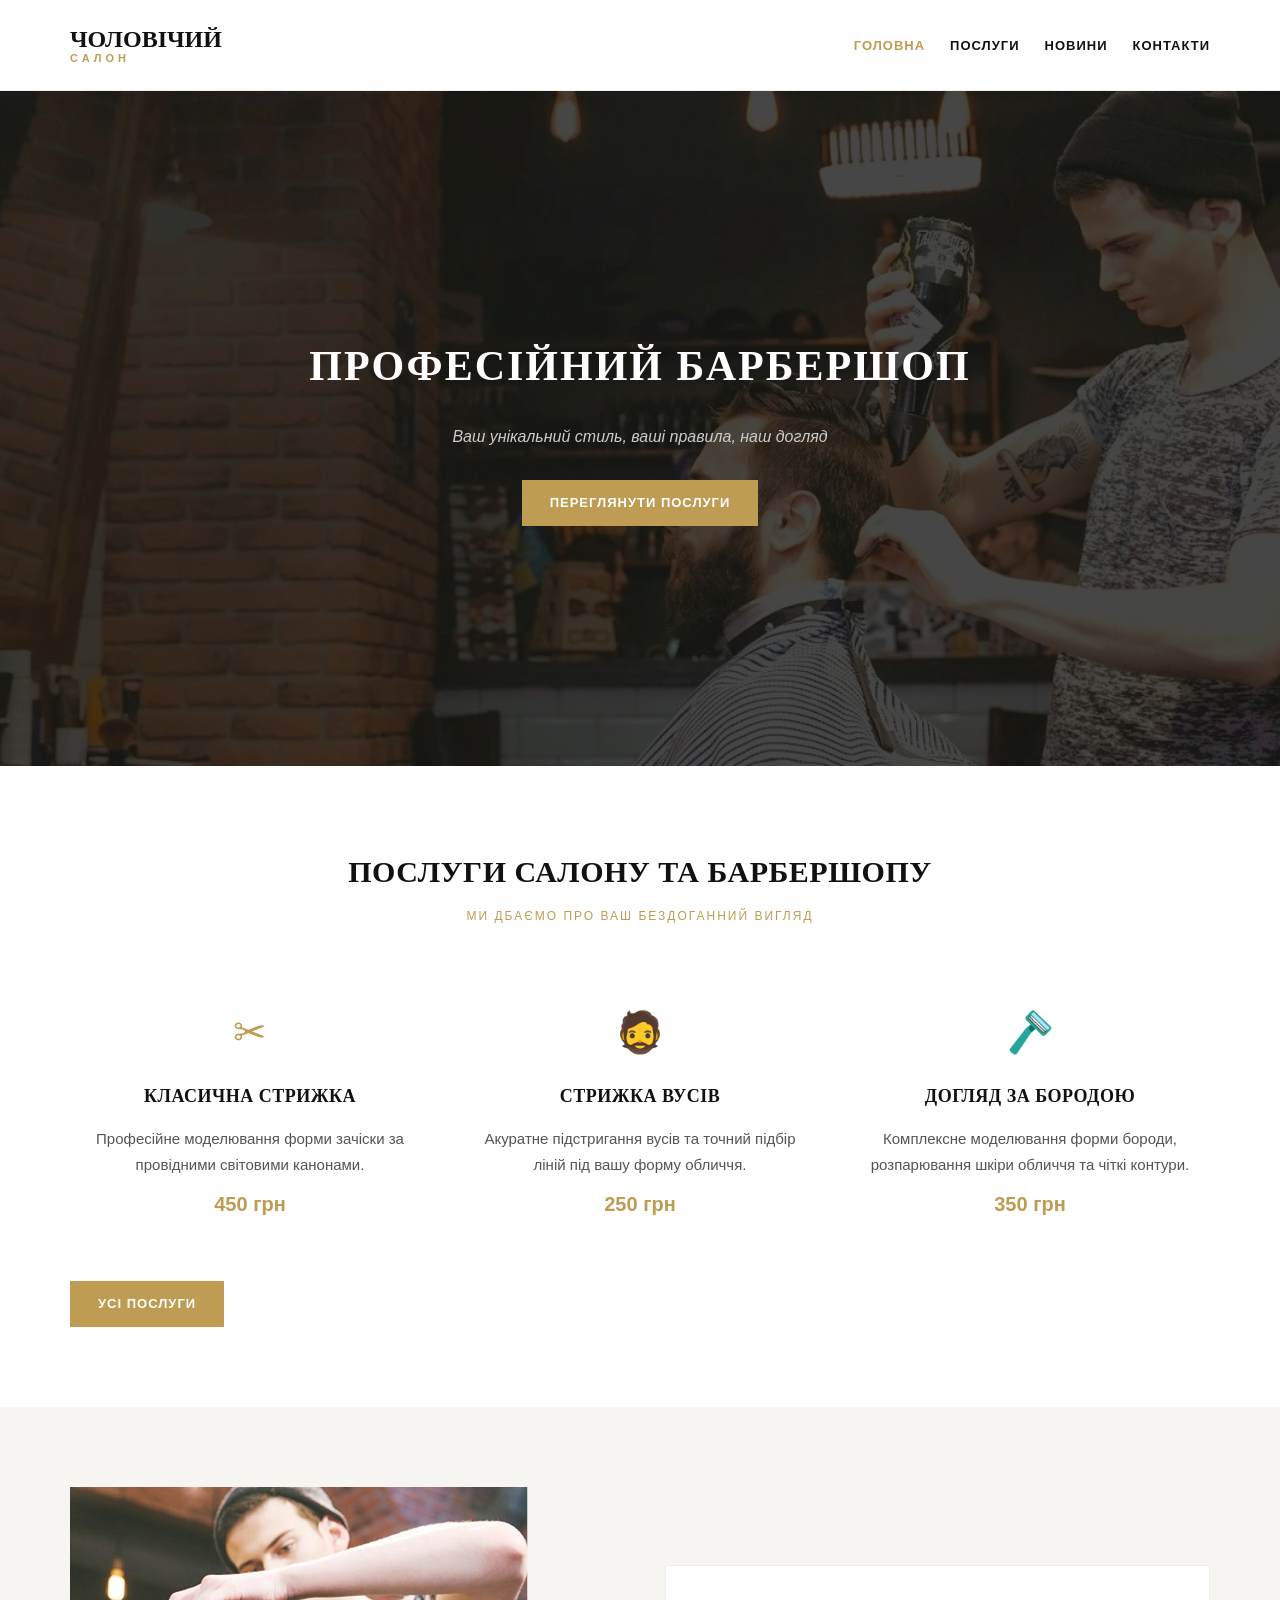
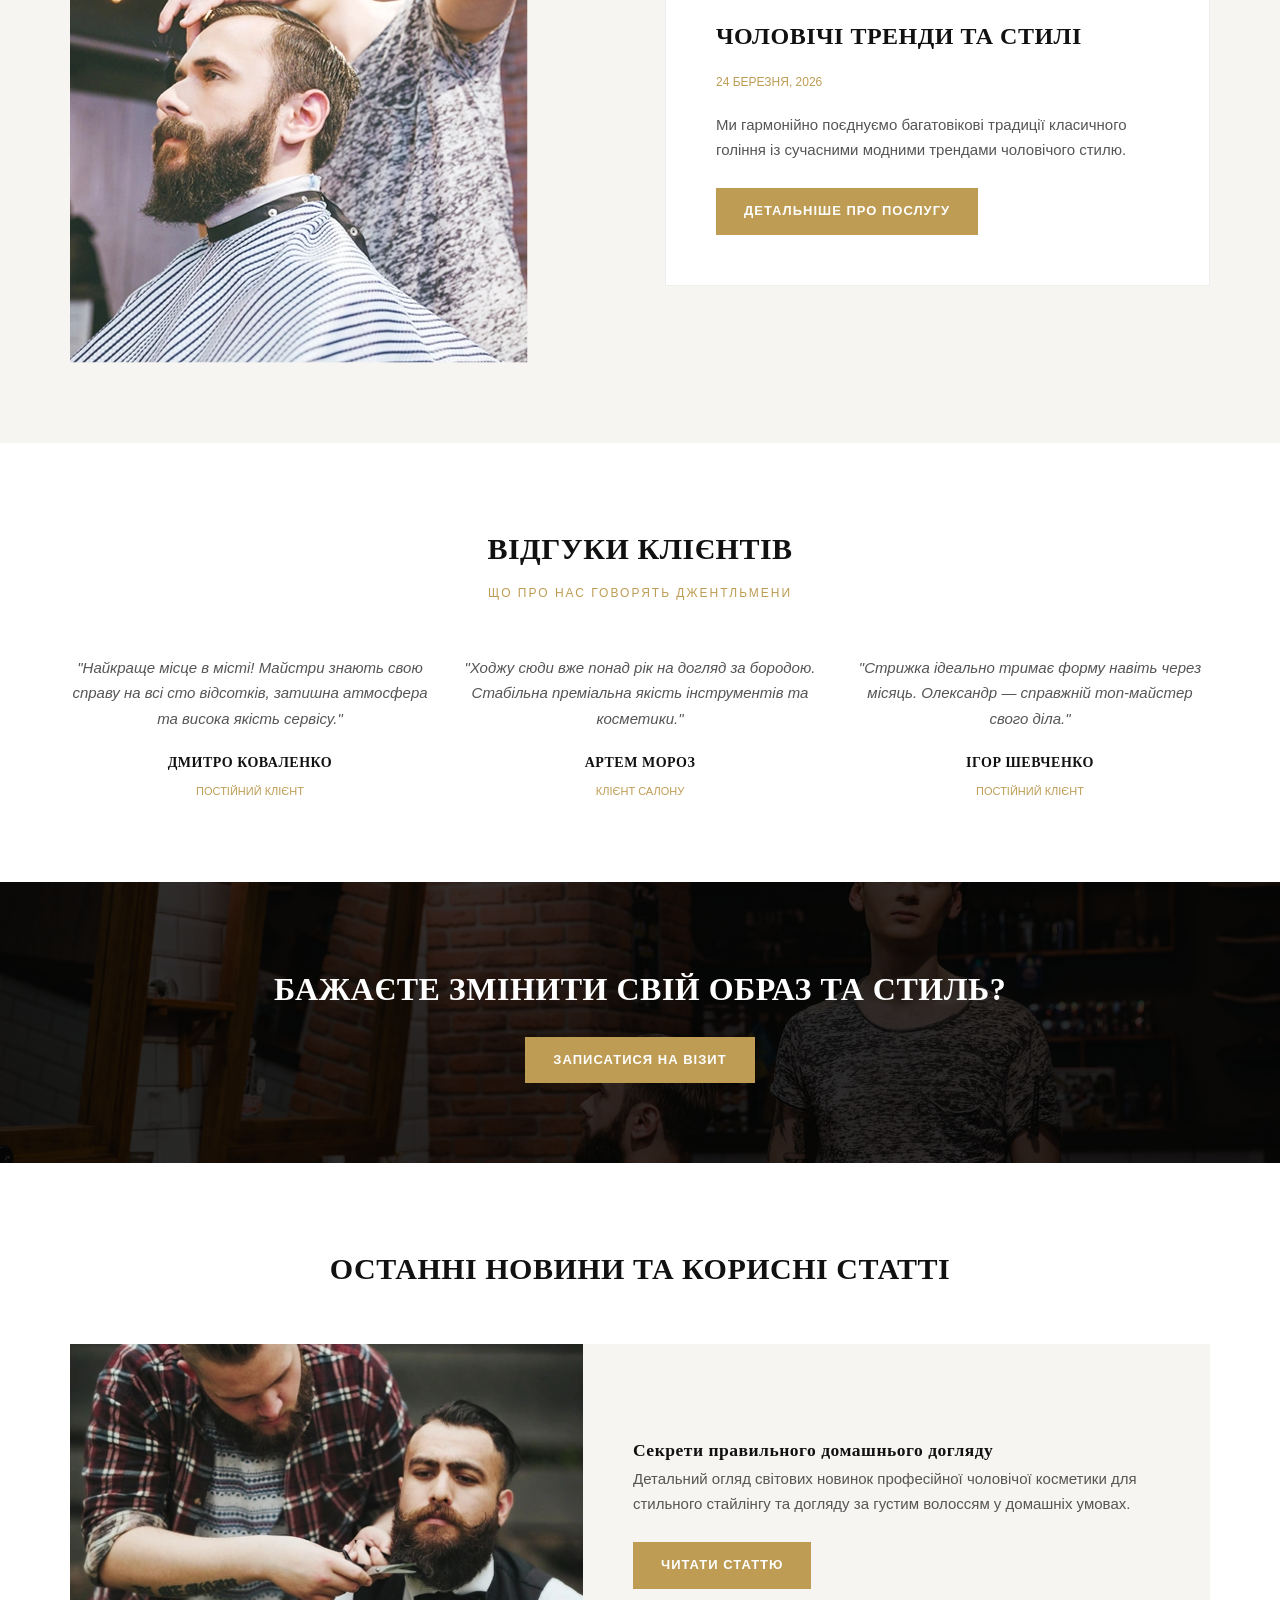
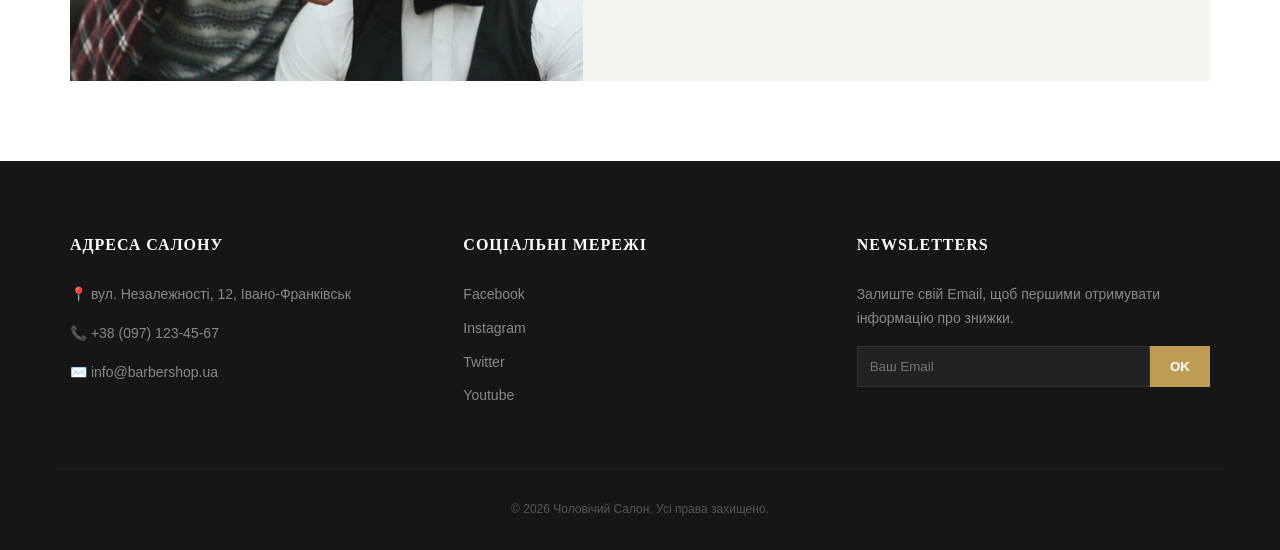
==== index.html @ 7781eca3 "Create initial project structure" ====
<!DOCTYPE html>
<html lang="uk">
<head>
    <meta charset="UTF-8">
    <meta http-equiv="X-UA-Compatible" content="IE=edge">
    <meta name="viewport" content="width=device-width, initial-scale=1.0">
    <title>Сучасний Барбершоп та Чоловічий Салон — Головна</title>
    <meta name="description" content="Преміальні послуги стильних чоловічих стрижок та професійного догляду за бородою.">
    <link rel="icon" type="image/png" href="assets/images/icons/favicon.png">
    <link rel="stylesheet" href="assets/css/style.css">
    <script src="assets/js/main.js" defer></script>
</head>
<body>

    <header class="site-header">
        <div class="container header-flex">
            <div class="logo">
                Чоловічий<span>Салон</span>
            </div>
            <nav class="main-nav">
                <ul>
                    <li><a href="index.html" class="active">Головна</a></li>
                    <li><a href="about.html">Послуги</a></li>
                    <li><a href="blog.html">Новини</a></li>
                    <li><a href="contact.html">Контакти</a></li>
                </ul>
            </nav>
        </div>
    </header>

    <main>
        <section class="hero-home">
            <div class="container">
                <h1>Професійний барбершоп</h1>
                <p>Ваш унікальний стиль, ваші правила, наш догляд</p>
                <a href="about.html" class="btn-gold">Переглянути послуги</a>
            </div>
        </section>

        <section class="section-padding">
            <div class="container">
                <div class="section-title">
                    <h2>Послуги салону та барбершопу</h2>
                    <span>Ми дбаємо про ваш бездоганний вигляд</span>
                </div>
                
                <div class="services-flex">
                    <div class="service-item-home">
                        <div class="service-icon">✂</div>
                        <h3>Класична стрижка</h3>
                        <p>Професійне моделювання форми зачіски за провідними світовими канонами.</p>
                        <div class="price-tag">450 грн</div>
                    </div>
                    <div class="service-item-home">
                        <div class="service-icon">🧔</div>
                        <h3>Стрижка вусів</h3>
                        <p>Акуратне підстригання вусів та точний підбір ліній під вашу форму обличчя.</p>
                        <div class="price-tag">250 грн</div>
                    </div>
                    <div class="service-item-home">
                        <div class="service-icon">🪒</div>
                        <h3>Догляд за бородою</h3>
                        <p>Комплексне моделювання форми бороди, розпарювання шкіри обличчя та чіткі контури.</p>
                        <div class="price-tag">350 грн</div>
                    </div>
                </div>

                <div class="center-btn">
                    <a href="about.html" class="btn-gold">Усі послуги</a>
                </div>
            </div>
        </section>

        <section class="section-padding bg-light-grey">
            <div class="container split-grid">
                <div class="split-img">
                    <img src="assets/images/about-img.webp" alt="Процес роботи майстра">
                </div>
                <div class="split-card-white">
                    <h3>Чоловічі тренди та стилі</h3>
                    <p class="meta-date">24 Березня, 2026</p>
                    <p>Ми гармонійно поєднуємо багатовікові традиції класичного гоління із сучасними модними трендами чоловічого стилю.</p>
                    <br>
                    <a href="about.html" class="btn-gold">Детальніше про послугу</a>
                </div>
            </div>
        </section>

        <section class="section-padding">
            <div class="container">
                <div class="section-title">
                    <h2>Відгуки клієнтів</h2>
                    <span>Що про нас говорять джентльмени</span>
                </div>

                <div class="testimonials-grid">
                    <div class="testimonial-item">
                        <p>"Найкраще місце в місті! Майстри знають свою справу на всі сто відсотків, затишна атмосфера та висока якість сервісу."</p>
                        <h4>Дмитро Коваленко</h4>
                        <span>Постійний клієнт</span>
                    </div>
                    <div class="testimonial-item">
                        <p>"Ходжу сюди вже понад рік на догляд за бородою. Стабільна преміальна якість інструментів та косметики."</p>
                        <h4>Артем Мороз</h4>
                        <span>Клієнт салону</span>
                    </div>
                    <div class="testimonial-item">
                        <p>"Стрижка ідеально тримає форму навіть через місяць. Олександр — справжній топ-майстер свого діла."</p>
                        <h4>Ігор Шевченко</h4>
                        <span>Постійний клієнт</span>
                    </div>
                </div>
            </div>
        </section>

        <section class="cta-dark-banner">
            <div class="container">
                <h3>Бажаєте змінити свій образ та стиль?</h3>
                <a href="contact.html" class="btn-gold">Записатися на візит</a>
            </div>
        </section>

        <section class="section-padding">
            <div class="container">
                <div class="section-title">
                    <h2>Останні новини та корисні статті</h2>
                </div>

                <div class="news-horizontal-card">
                    <div class="news-img">
                        <img src="assets/images/service-single.webp" alt="Чоловіча косметика">
                    </div>
                    <div class="news-card-content">
                        <h3>Секрети правильного домашнього догляду</h3>
                        <p>Детальний огляд світових новинок професійної чоловічої косметики для стильного стайлінгу та догляду за густим волоссям у домашніх умовах.</p>
                        <br>
                        <a href="blog.html" class="btn-gold">Читати статтю</a>
                    </div>
                </div>
            </div>
        </section>
    </main>

    <footer class="site-footer">
        <div class="container footer-grid">
            <div class="footer-column">
                <h3>Адреса салону</h3>
                <p>📍 вул. Незалежності, 12, Івано-Франківськ</p>
                <p>📞 +38 (097) 123-45-67</p>
                <p>✉️ info@barbershop.ua</p>
            </div>
            <div class="footer-column">
                <h3>Соціальні мережі</h3>
                <ul class="footer-social-links">
                    <li><a href="#">Facebook</a></li>
                    <li><a href="#">Instagram</a></li>
                    <li><a href="#">Twitter</a></li>
                    <li><a href="#">Youtube</a></li>
                </ul>
            </div>
            <div class="footer-column">
                <h3>Newsletters</h3>
                <p>Залиште свій Email, щоб першими отримувати інформацію про знижки.</p>
                <form class="newsletter-form" action="#">
                    <input type="email" placeholder="Ваш Email" required>
                    <button type="submit">OK</button>
                </form>
            </div>
        </div>
        <div class="footer-copyright">
            <p>&copy; 2026 Чоловічий Салон. Усі права захищено.</p>
        </div>
    </footer>

    <button id="btnUp">↑</button>

</body>
</html>
---- assets/css/style.css ----
* {
    margin: 0;
    padding: 0;
    box-sizing: border-box;
}

body {
    font-family: 'Montserrat', sans-serif;
    background-color: #ffffff;
    color: #555555;
    line-height: 1.7;
    font-size: 15px;
}

.container {
    width: 100%;
    max-width: 1170px;
    margin: 0 auto;
    padding: 0 15px;
}

.page-padding {
    padding: 70px 0;
}

.section-padding {
    padding: 80px 0;
}

a {
    color: inherit;
    text-decoration: none;
    transition: all 0.3s ease;
}

img {
    max-width: 100%;
    height: auto;
    display: block;
}

h1, h2, h3, h4, h5 {
    font-family: 'Playfair Display', serif;
    color: #111111;
    font-weight: 700;
    letter-spacing: 0.5px;
}

.btn-gold {
    display: inline-block;
    background-color: #be9c54;
    color: #ffffff;
    padding: 12px 28px;
    font-size: 13px;
    font-weight: 600;
    text-transform: uppercase;
    letter-spacing: 1px;
    border: none;
    cursor: pointer;
    transition: background 0.3s ease;
}

.btn-gold:hover {
    background-color: #111111;
}

.site-header {
    background-color: #ffffff;
    border-bottom: 1px solid #eeeeee;
    position: sticky;
    top: 0;
    z-index: 1000;
}

.header-flex {
    display: flex;
    justify-content: space-between;
    align-items: center;
    height: 90px;
}

.logo {
    font-family: 'Playfair Display', serif;
    font-size: 24px;
    font-weight: 700;
    line-height: 1;
    text-transform: uppercase;
    color: #111111;
}

.logo span {
    display: block;
    font-size: 11px;
    font-family: 'Montserrat', sans-serif;
    letter-spacing: 4px;
    color: #be9c54;
    margin-top: 2px;
}

.main-nav ul {
    display: flex;
    list-style: none;
}

.main-nav ul li {
    margin-left: 25px;
}

.main-nav ul li a {
    font-size: 13px;
    font-weight: 600;
    text-transform: uppercase;
    letter-spacing: 1px;
    color: #111111;
}

.main-nav ul li a:hover, 
.main-nav ul li a.active {
    color: #be9c54;
}

.page-banner {
    background: linear-gradient(rgba(0,0,0,0.75), rgba(0,0,0,0.75)), url('../images/left-image.webp') no-repeat center center/cover;
    padding: 80px 0;
    text-align: center;
    color: #ffffff;
}

.page-banner h1 {
    color: #ffffff;
    font-size: 38px;
    text-transform: uppercase;
    letter-spacing: 2px;
    margin-bottom: 10px;
}

.breadcrumbs {
    font-size: 12px;
    text-transform: uppercase;
    letter-spacing: 1px;
    color: #be9c54;
}

.breadcrumbs a {
    color: #ffffff;
}

.hero-home {
    background: linear-gradient(rgba(0,0,0,0.7), rgba(0,0,0,0.7)), url('../images/left-image.webp') no-repeat center center/cover;
    height: 75vh;
    display: flex;
    align-items: center;
    text-align: center;
    color: #ffffff;
}

.hero-home h1 {
    color: #ffffff;
    font-size: 42px;
    text-transform: uppercase;
    letter-spacing: 2px;
    max-width: 900px;
    margin: 0 auto 20px auto;
}

.hero-home p {
    font-size: 16px;
    font-style: italic;
    color: #cccccc;
    margin-bottom: 30px;
}

.section-title {
    text-align: center;
    margin-bottom: 50px;
}

.section-title h2 {
    font-size: 30px;
    text-transform: uppercase;
    margin-bottom: 5px;
}

.section-title span {
    font-size: 12px;
    text-transform: uppercase;
    letter-spacing: 2px;
    color: #be9c54;
}

.services-flex {
    display: flex;
    justify-content: space-between;
    gap: 30px;
    margin-bottom: 40px;
}

.service-item-home {
    flex: 1;
    text-align: center;
    padding: 20px;
}

.service-icon {
    font-size: 40px;
    color: #be9c54;
    margin-bottom: 15px;
}

.service-item-home h3 {
    font-size: 18px;
    text-transform: uppercase;
    margin-bottom: 15px;
}

.service-item-home .price-tag {
    font-size: 20px;
    color: #be9c54;
    font-weight: 600;
    margin-top: 10px;
}

.bg-light-grey {
    background-color: #f7f5f2;
}

.split-grid {
    display: grid;
    grid-template-columns: 1fr 1fr;
    gap: 50px;
    align-items: center;
}

.split-card-white {
    background-color: #ffffff;
    padding: 50px;
    border: 1px solid #eeeeee;
}

.split-card-white h3 {
    font-size: 24px;
    text-transform: uppercase;
    margin-bottom: 15px;
}

.split-card-white .meta-date {
    font-size: 12px;
    color: #be9c54;
    margin-bottom: 20px;
    text-transform: uppercase;
}

.testimonials-grid {
    display: grid;
    grid-template-columns: repeat(3, 1fr);
    gap: 30px;
}

.testimonial-item {
    text-align: center;
}

.testimonial-item p {
    font-style: italic;
    margin-bottom: 20px;
}

.testimonial-item h4 {
    font-size: 14px;
    text-transform: uppercase;
    margin-bottom: 2px;
}

.testimonial-item span {
    font-size: 11px;
    text-transform: uppercase;
    color: #be9c54;
}

.cta-dark-banner {
    background: linear-gradient(rgba(0,0,0,0.8), rgba(0,0,0,0.8)), url('../images/overlay.webp') no-repeat center center/cover;
    padding: 80px 0;
    text-align: center;
    color: #ffffff;
}

.cta-dark-banner h3 {
    color: #ffffff;
    font-size: 32px;
    text-transform: uppercase;
    margin-bottom: 20px;
}

.news-horizontal-card {
    display: grid;
    grid-template-columns: 45% 55%;
    background-color: #f7f5f2;
    align-items: center;
}

.news-card-content {
    padding: 50px;
}

.layout-sidebar-grid {
    display: grid;
    grid-template-columns: 2.3fr 1fr;
    gap: 50px;
}

.sidebar-widget {
    margin-bottom: 40px;
}

.search-box {
    display: flex;
}

.search-box input {
    flex: 1;
    padding: 12px;
    border: 1px solid #eeeeee;
    outline: none;
}

.search-box button {
    background-color: #be9c54;
    color: #ffffff;
    border: none;
    padding: 0 20px;
    cursor: pointer;
}

.sidebar-menu {
    list-style: none;
    border: 1px solid #eeeeee;
}

.sidebar-menu li a {
    display: block;
    padding: 15px 20px;
    border-bottom: 1px solid #eeeeee;
    font-size: 13px;
    font-weight: 600;
    text-transform: uppercase;
    color: #111111;
    background-color: #fcfcfc;
}

.sidebar-menu li a.active,
.sidebar-menu li a:hover {
    background-color: #be9c54;
    color: #ffffff;
}

.appointment-widget {
    background-color: #f1e7d2;
    padding: 40px 30px;
    text-align: center;
    border: 1px solid #e3d2b2;
}

.appointment-widget h3 {
    font-size: 18px;
    text-transform: uppercase;
    margin-bottom: 15px;
}

.appointment-widget p {
    font-size: 13px;
    margin-bottom: 25px;
    color: #666666;
}

.btn-dark {
    display: inline-block;
    background-color: #111111;
    color: #ffffff;
    padding: 12px 25px;
    font-size: 12px;
    font-weight: 600;
    text-transform: uppercase;
    border: none;
    cursor: pointer;
    transition: background 0.3s;
}

.main-content-area h2 {
    font-size: 32px;
    text-transform: uppercase;
    margin-bottom: 15px;
}

.content-img-wrap {
    margin: 30px 0;
}

.text-highlight-gold {
    color: #be9c54;
    font-weight: 500;
}

.solid-gold-cta {
    background-color: #be9c54;
    padding: 50px 0;
    color: #ffffff;
}

.gold-cta-flex {
    display: flex;
    justify-content: space-between;
    align-items: center;
}

.gold-cta-flex h3 {
    color: #ffffff;
    font-size: 26px;
    text-transform: uppercase;
}

.btn-white-cta {
    background-color: #ffffff;
    color: #111111;
    padding: 14px 30px;
    font-size: 13px;
    font-weight: 600;
    text-transform: uppercase;
}

.related-posts-section {
    margin-top: 50px;
    padding-top: 30px;
    border-top: 1px solid #eeeeee;
}

.related-grid {
    display: grid;
    grid-template-columns: 1fr 1fr;
    gap: 30px;
    margin-top: 20px;
}

.related-item h4 {
    font-size: 14px;
    text-transform: uppercase;
    margin-top: 15px;
}

.author-box {
    display: flex;
    gap: 25px;
    background-color: #f7f5f2;
    padding: 30px;
    margin: 50px 0;
    align-items: center;
}

.author-img img {
    border-radius: 50%;
    width: 90px;
    height: 90px;
    object-fit: cover;
}

.comments-area {
    margin-top: 50px;
}

.comments-title {
    font-size: 22px;
    text-transform: uppercase;
    border-bottom: 2px solid #111111;
    padding-bottom: 10px;
    margin-bottom: 30px;
}

.comment-list {
    list-style: none;
}

.comment-item {
    display: flex;
    gap: 20px;
    margin-bottom: 30px;
}

.comment-nested {
    margin-left: 60px;
}

.comment-avatar img {
    border-radius: 50%;
    width: 60px;
    height: 60px;
}

.comment-body h5 {
    font-size: 14px;
    text-transform: uppercase;
}

.comment-meta {
    font-size: 11px;
    color: #999999;
    margin-bottom: 10px;
}

.reply-link {
    font-size: 11px;
    text-transform: uppercase;
    color: #be9c54;
    font-weight: 600;
}

.reply-form-wrapper {
    margin-top: 50px;
    background-color: #f7f5f2;
    padding: 40px;
}

.form-group {
    margin-bottom: 20px;
}

.form-group label {
    display: block;
    font-size: 12px;
    text-transform: uppercase;
    margin-bottom: 5px;
    font-weight: 600;
}

.form-control {
    width: 100%;
    padding: 12px;
    border: 1px solid #dddddd;
    background-color: #ffffff;
    outline: none;
}

.recent-posts-list {
    list-style: none;
}

.recent-post-sidebar-item {
    display: flex;
    gap: 15px;
    margin-bottom: 20px;
    align-items: center;
}

.recent-post-sidebar-item img {
    width: 70px;
    height: 70px;
    object-fit: cover;
}

.contacts-centered-container {
    max-width: 650px;
    margin: 0 auto;
    text-align: center;
}

.contacts-info-card {
    background-color: #f7f5f2;
    padding: 50px 40px;
    border: 1px solid #eeeeee;
    border-radius: 4px;
    box-shadow: 0 4px 10px rgba(0,0,0,0.02);
}

.contacts-info-card h2 {
    font-size: 28px;
    text-transform: uppercase;
    margin-bottom: 30px;
}

.contacts-info-card p {
    font-size: 16px;
    margin-bottom: 20px;
    border-bottom: 1px dashed #dddddd;
    padding-bottom: 15px;
}

.contacts-info-card p:last-child {
    border-bottom: none;
    margin-bottom: 0;
}

.site-footer {
    background-color: #161616;
    color: #888888;
    padding: 70px 0 30px 0;
    font-size: 14px;
}

.footer-grid {
    display: grid;
    grid-template-columns: repeat(3, 1fr);
    gap: 40px;
    padding-bottom: 50px;
    border-bottom: 1px solid #222222;
}

.footer-column h3 {
    color: #ffffff;
    font-size: 16px;
    text-transform: uppercase;
    letter-spacing: 1px;
    margin-bottom: 25px;
}

.footer-column p {
    margin-bottom: 15px;
}

.footer-social-links {
    list-style: none;
}

.footer-social-links li {
    margin-bottom: 10px;
}

.newsletter-form {
    display: flex;
    margin-top: 15px;
}

.newsletter-form input {
    flex: 1;
    padding: 12px;
    background-color: #222222;
    border: 1px solid #333333;
    color: #ffffff;
    outline: none;
}

.newsletter-form button {
    background-color: #be9c54;
    color: #ffffff;
    border: none;
    padding: 0 20px;
    font-weight: 600;
    text-transform: uppercase;
    cursor: pointer;
}

.footer-copyright {
    text-align: center;
    padding-top: 30px;
    font-size: 12px;
    color: #555555;
}

#btnUp {
    display: none;
    position: fixed;
    bottom: 30px;
    right: 30px;
    z-index: 99;
    background-color: #be9c54;
    color: #ffffff;
    border: none;
    width: 45px;
    height: 45px;
    cursor: pointer;
    font-size: 18px;
    font-weight: bold;
}

.error-page-centered {
    display: flex;
    justify-content: center;
    align-items: center;
    height: 70vh;
    text-align: center;
}

.error-page-centered h2 { 
    font-size: 4rem; 
    margin-bottom: 10px;
}
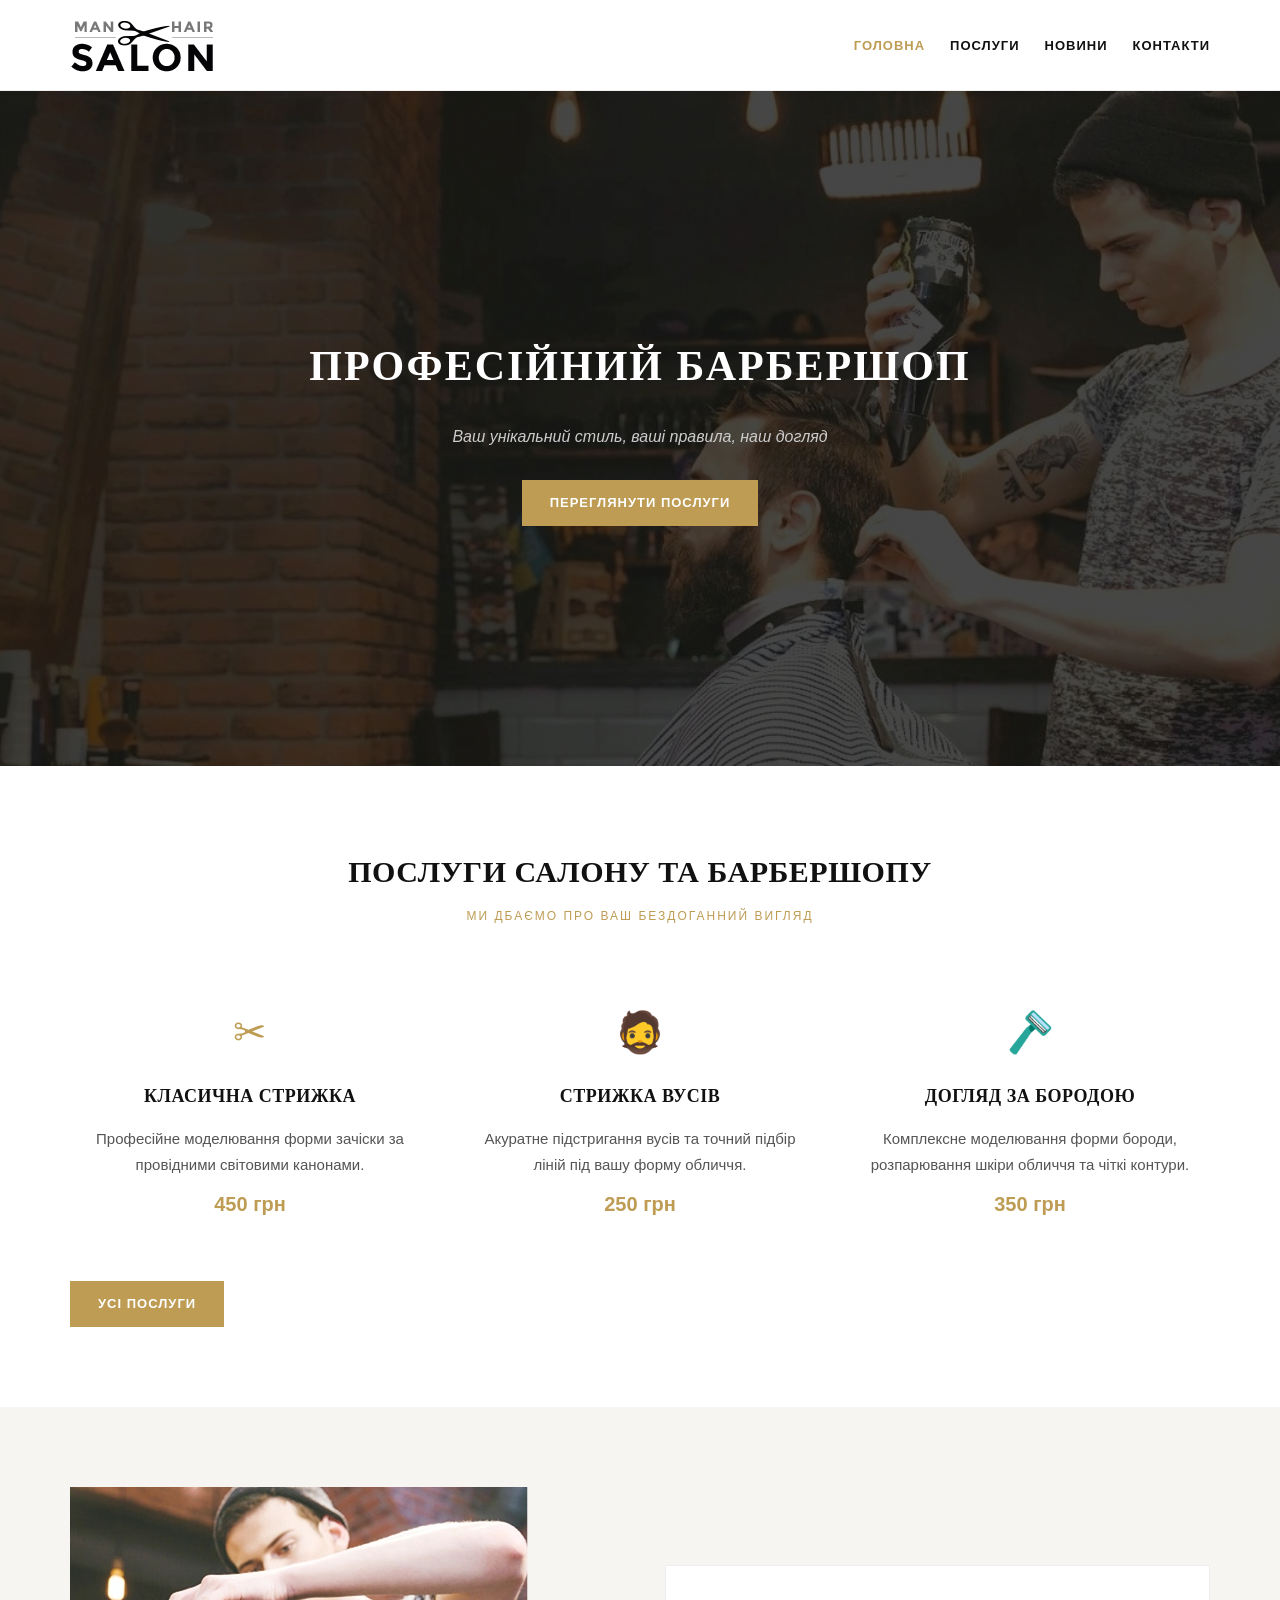
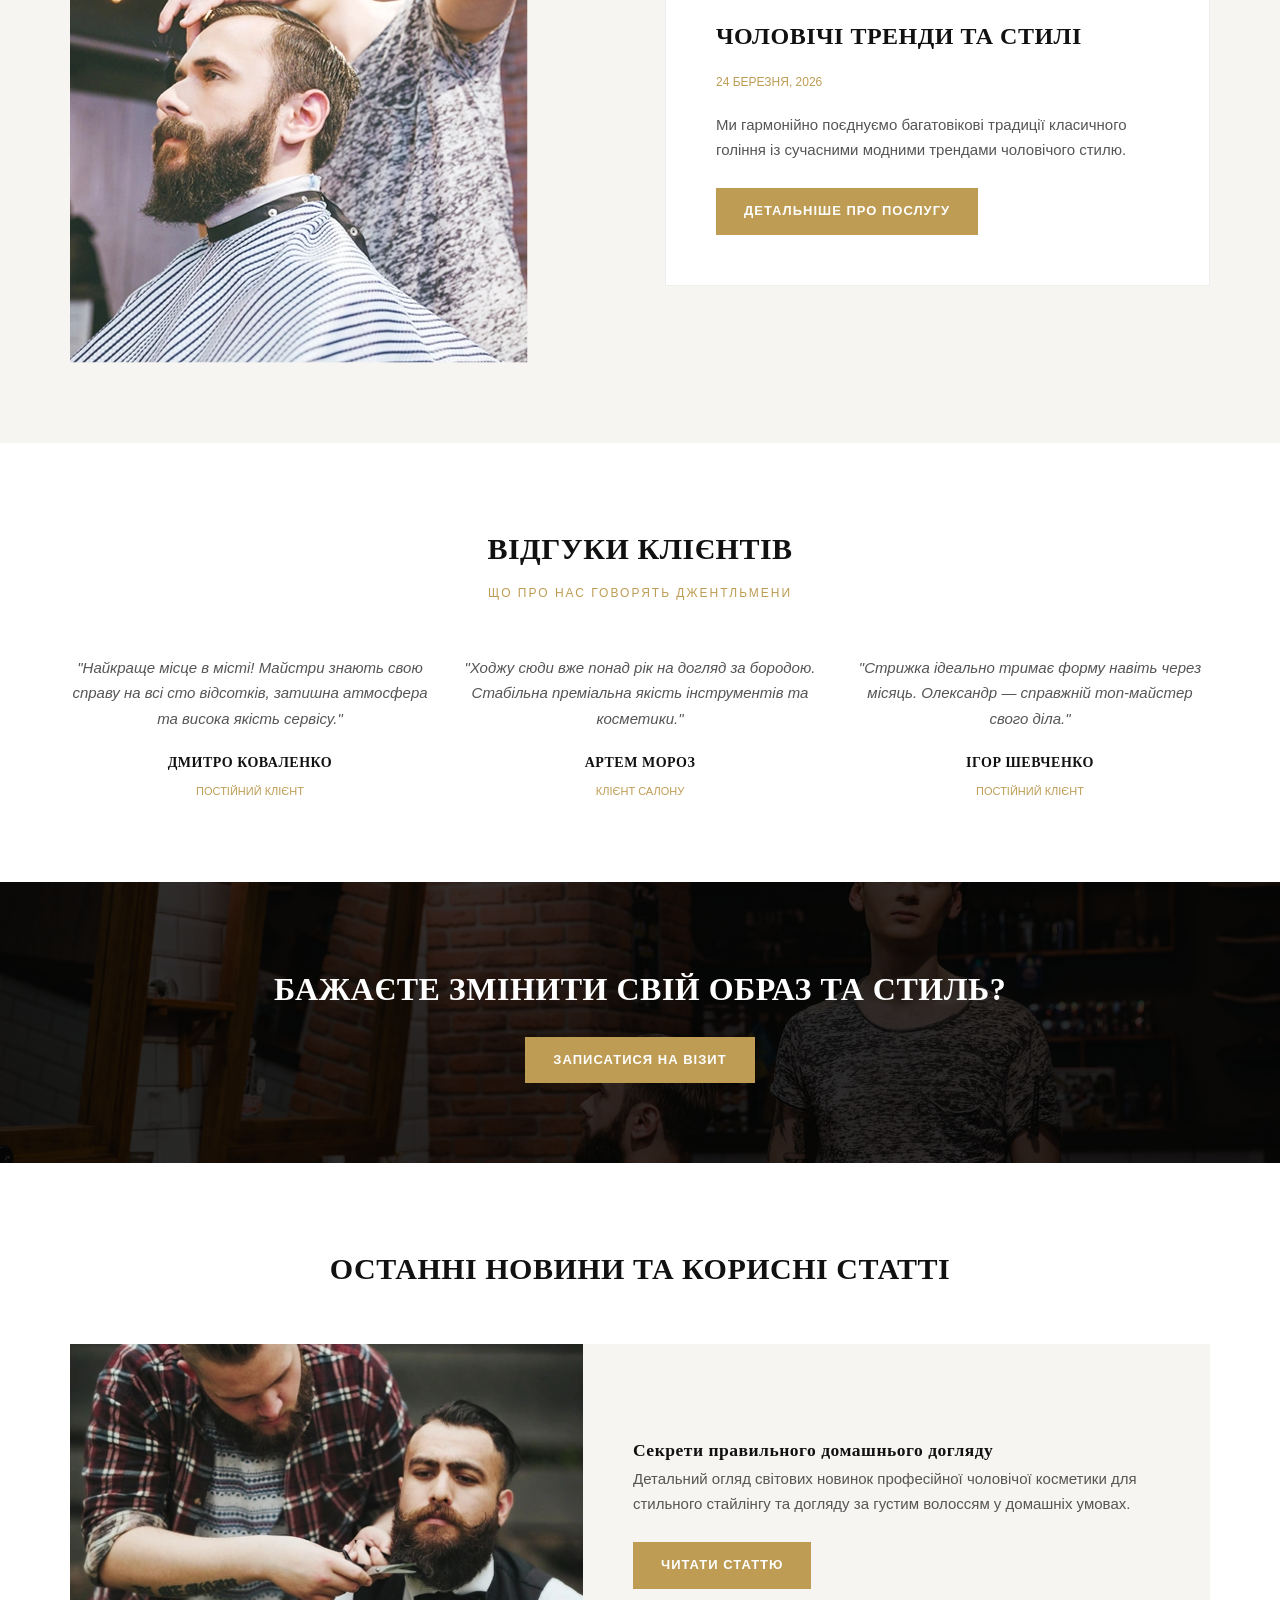
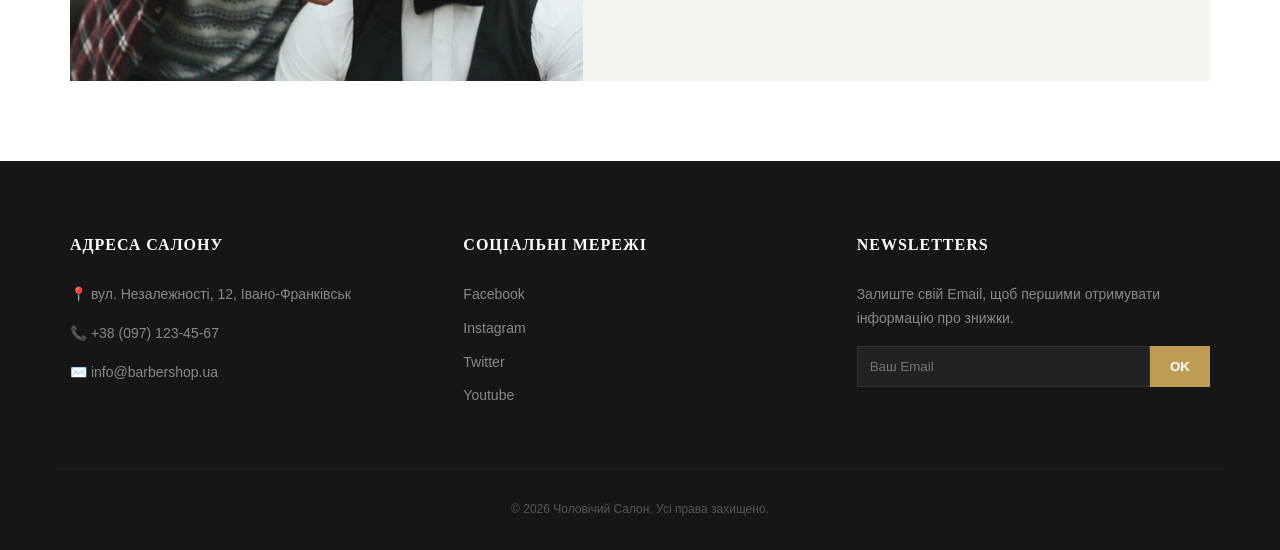
==== commit c22e8c85: "Add logo" ====
--- a/index.html
+++ b/index.html
@@ -13,20 +13,20 @@
 <body>
 
     <header class="site-header">
-        <div class="container header-flex">
-            <div class="logo">
-                Чоловічий<span>Салон</span>
-            </div>
-            <nav class="main-nav">
-                <ul>
-                    <li><a href="index.html" class="active">Головна</a></li>
-                    <li><a href="about.html">Послуги</a></li>
-                    <li><a href="blog.html">Новини</a></li>
-                    <li><a href="contact.html">Контакти</a></li>
-                </ul>
-            </nav>
-        </div>
-    </header>
+    <div class="container header-flex">
+        <a href="index.html" class="logo">
+            <img src="assets/images/icons/favicon.png">
+        </a>
+        <nav class="main-nav">
+            <ul>
+                <li><a href="index.html" class="active">Головна</a></li>
+                <li><a href="about.html">Послуги</a></li>
+                <li><a href="blog.html">Новини</a></li>
+                <li><a href="contact.html">Контакти</a></li>
+            </ul>
+        </nav>
+    </div>
+</header>
 
     <main>
         <section class="hero-home">
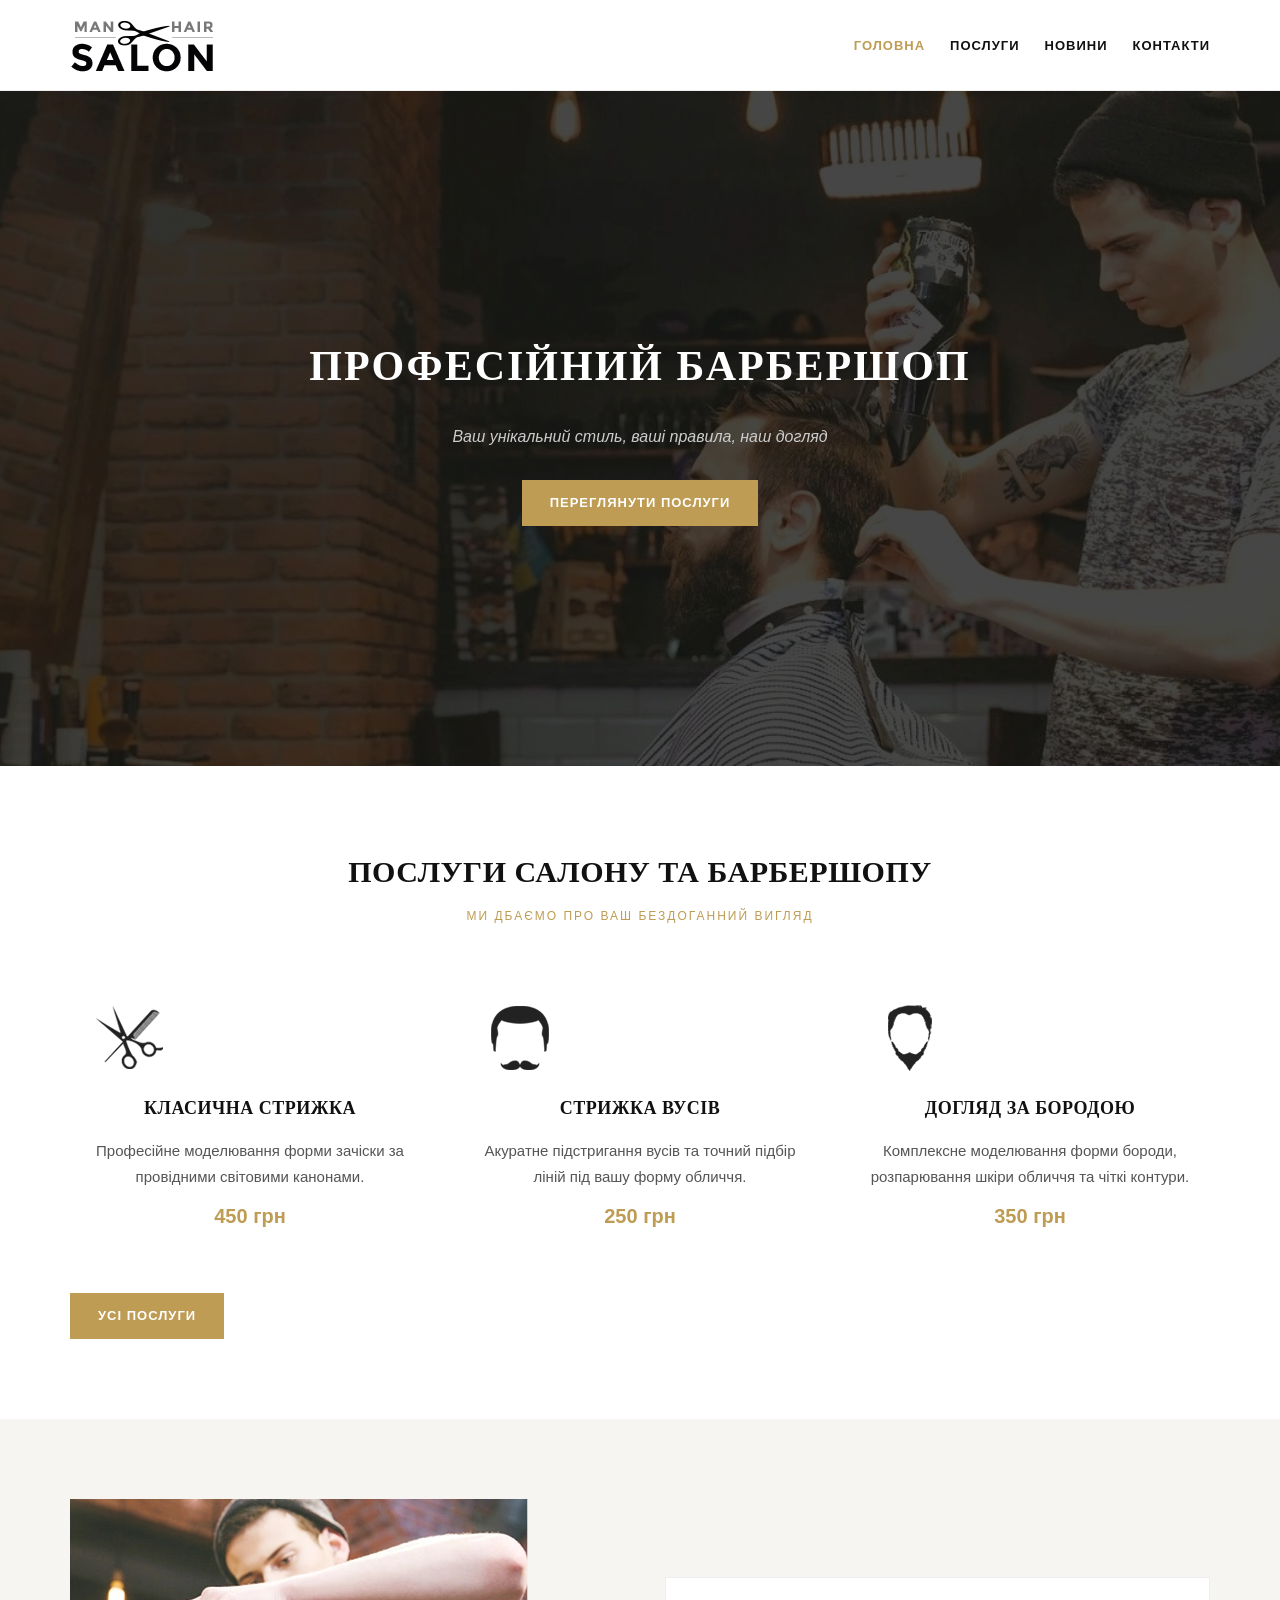
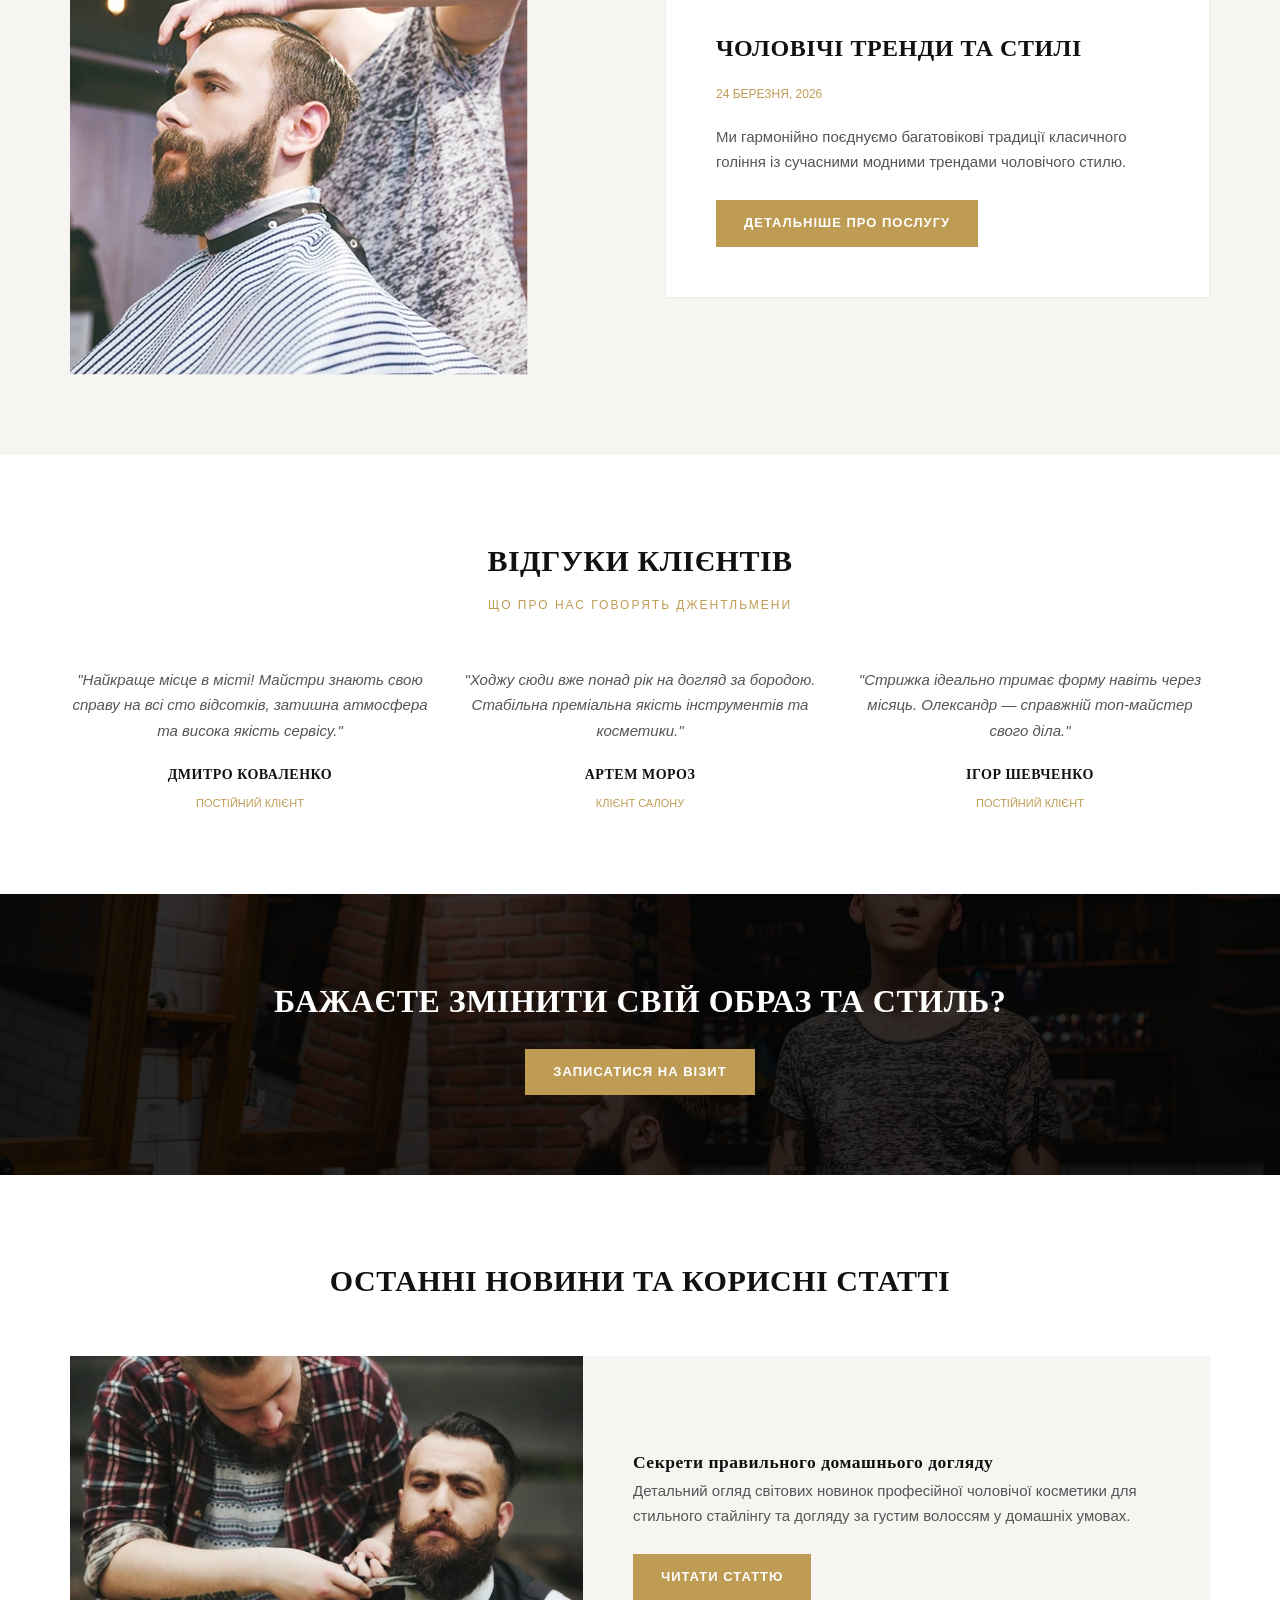
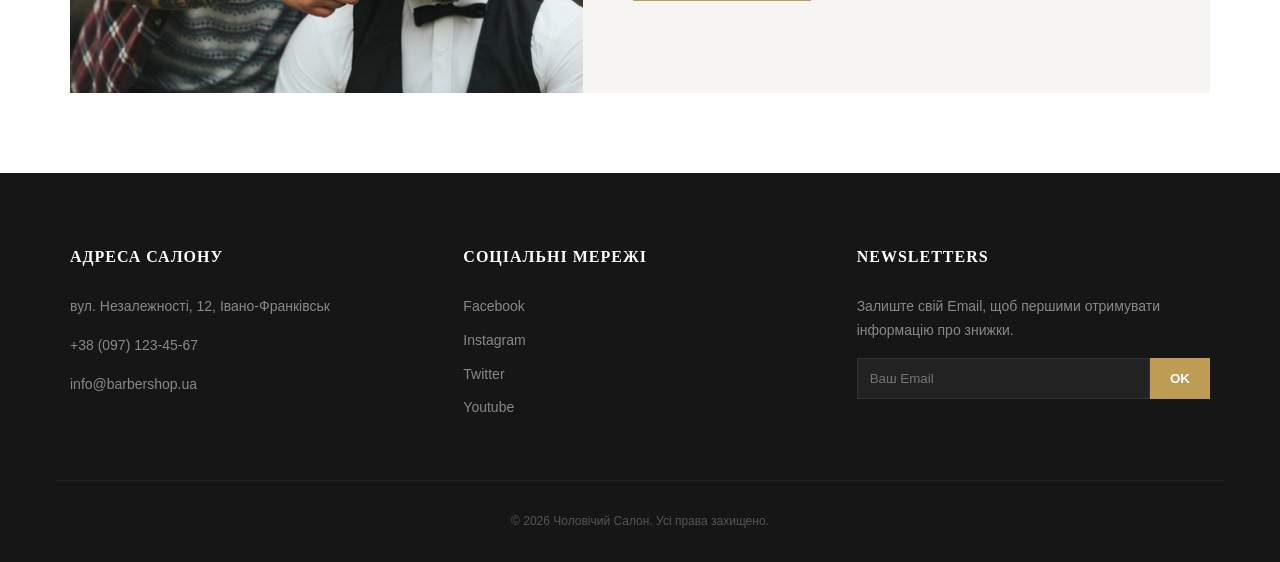
==== commit a12cee51: "remove emoji" ====
--- a/index.html
+++ b/index.html
@@ -46,19 +46,25 @@
                 
                 <div class="services-flex">
                     <div class="service-item-home">
-                        <div class="service-icon">✂</div>
+                        <div class="service-icon">
+                            <img src="assets/images/icons/tools.png" alt="Класична стрижка">
+                        </div>
                         <h3>Класична стрижка</h3>
                         <p>Професійне моделювання форми зачіски за провідними світовими канонами.</p>
                         <div class="price-tag">450 грн</div>
                     </div>
                     <div class="service-item-home">
-                        <div class="service-icon">🧔</div>
+                        <div class="service-icon">
+                            <img src="assets/images/icons/mustache.png" alt="Стрижка вусів">
+                        </div>
                         <h3>Стрижка вусів</h3>
                         <p>Акуратне підстригання вусів та точний підбір ліній під вашу форму обличчя.</p>
                         <div class="price-tag">250 грн</div>
                     </div>
                     <div class="service-item-home">
-                        <div class="service-icon">🪒</div>
+                        <div class="service-icon">
+                            <img src="assets/images/icons/beard.png" alt="Догляд за бородою">
+                        </div>
                         <h3>Догляд за бородою</h3>
                         <p>Комплексне моделювання форми бороди, розпарювання шкіри обличчя та чіткі контури.</p>
                         <div class="price-tag">350 грн</div>
@@ -145,9 +151,9 @@
         <div class="container footer-grid">
             <div class="footer-column">
                 <h3>Адреса салону</h3>
-                <p>📍 вул. Незалежності, 12, Івано-Франківськ</p>
-                <p>📞 +38 (097) 123-45-67</p>
-                <p>✉️ info@barbershop.ua</p>
+                <p>вул. Незалежності, 12, Івано-Франківськ</p>
+                <p>+38 (097) 123-45-67</p>
+                <p>info@barbershop.ua</p>
             </div>
             <div class="footer-column">
                 <h3>Соціальні мережі</h3>
